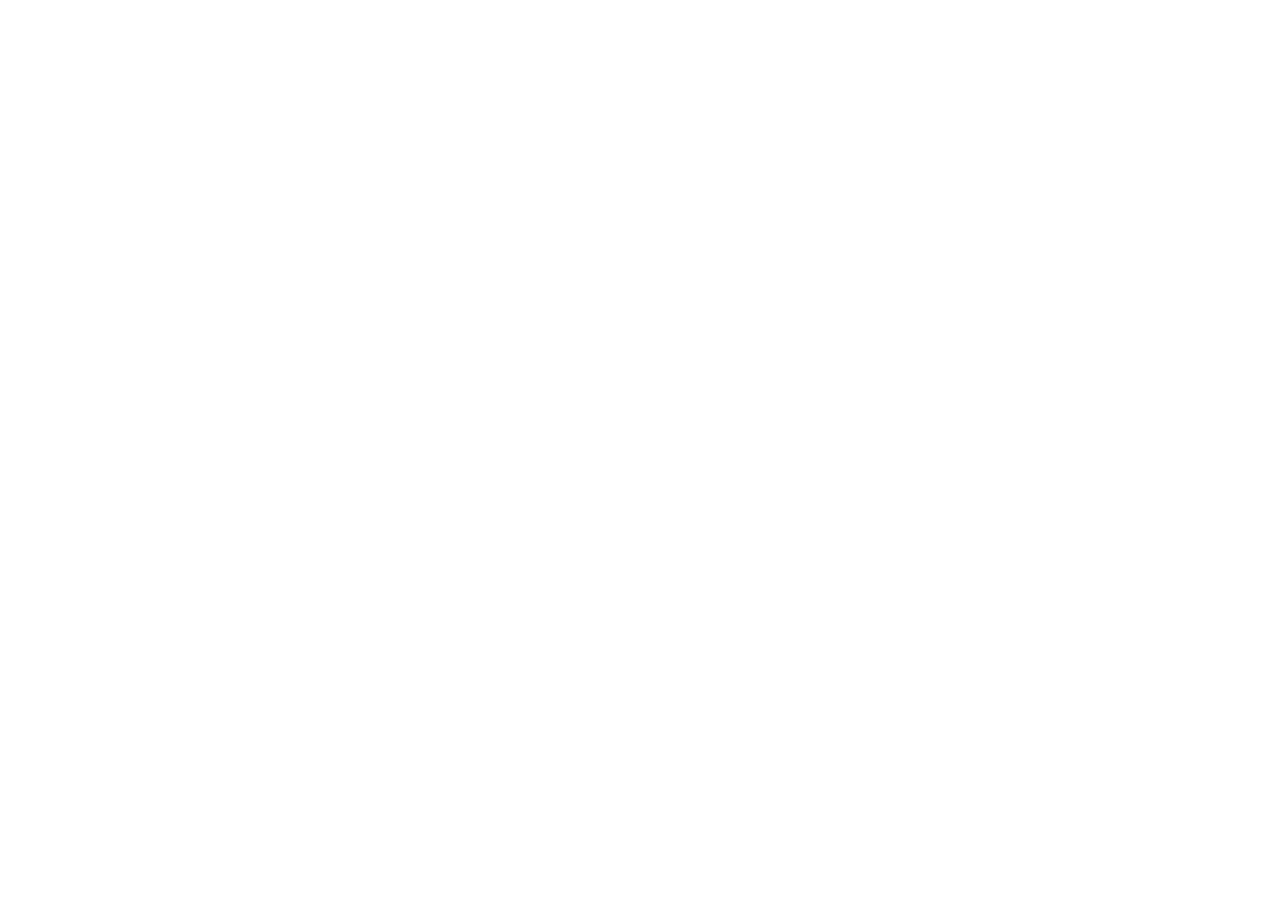
==== index.html @ 01c905f0 "chore: initial project structure and baseline HTML layouts with script tags" ====
<!DOCTYPE html>
<html lang="en">
<head>
    <meta charset="UTF-8">
    <meta name="viewport" content="width=device-width, initial-scale=1.0">
    <title>Main Page - 10X CRM</title>
    
    <!-- სტილების ფაილის დაკავშირება -->
    <link rel="stylesheet" href="css/style.css">
    
    <!-- JavaScript ფაილების დაკავშირება defer ატრიბუტით -->
    <!-- მნიშვნელოვანია: ჯერ ვრთავთ საერთო ფუნქციებს, მერე კონკრეტული გვერდის ლოგიკას -->
    <script src="js/storage.js" defer></script>
    <script src="js/guard.js" defer></script>
    <script src="js/auth.js" defer></script>
</head>
<body>
    <!-- აქ იქნება შენი code -->
</body>
</html>
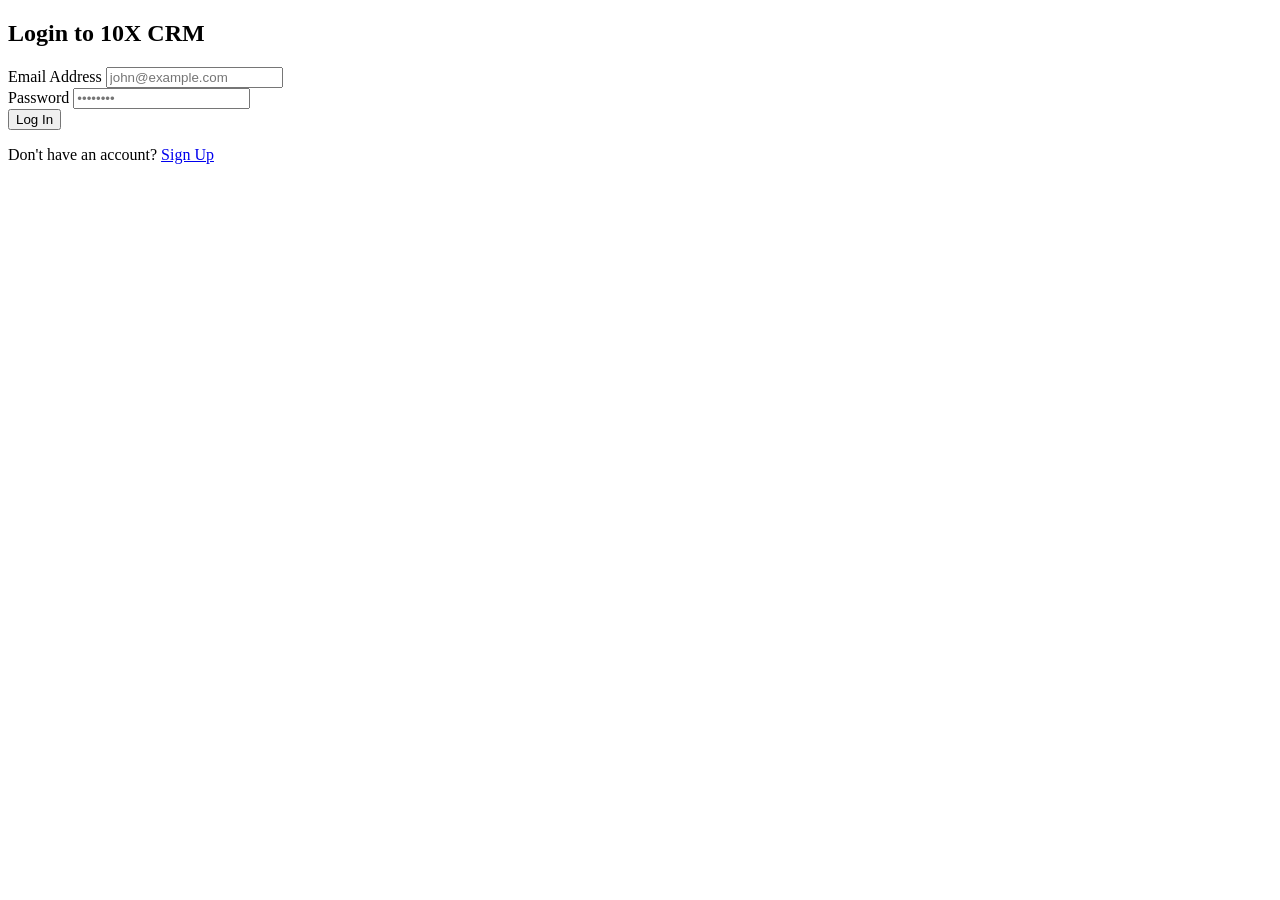
==== commit 0a50c638: "feat: add login form layout structure to index.html" ====
--- a/index.html
+++ b/index.html
@@ -1,20 +1,51 @@
 <!DOCTYPE html>
 <html lang="en">
+
 <head>
     <meta charset="UTF-8">
     <meta name="viewport" content="width=device-width, initial-scale=1.0">
     <title>Main Page - 10X CRM</title>
-    
+
     <!-- სტილების ფაილის დაკავშირება -->
     <link rel="stylesheet" href="css/style.css">
-    
+
     <!-- JavaScript ფაილების დაკავშირება defer ატრიბუტით -->
     <!-- მნიშვნელოვანია: ჯერ ვრთავთ საერთო ფუნქციებს, მერე კონკრეტული გვერდის ლოგიკას -->
     <script src="js/storage.js" defer></script>
     <script src="js/guard.js" defer></script>
     <script src="js/auth.js" defer></script>
 </head>
+
 <body>
-    <!-- აქ იქნება შენი code -->
+    <div class="auth-container">
+        <h2>Login to 10X CRM</h2>
+
+        <!-- გლობალური შეტყობინებების (Toast) კონტეინერი -->
+        <div id="auth-toast" class="toast hidden"></div>
+
+        <form id="login-form" novalidate>
+
+            <!-- 1. Email Address -->
+            <div class="form-group">
+                <label for="login-email">Email Address</label>
+                <input type="email" id="login-email" placeholder="john@example.com">
+                <span class="error-msg" id="err-login-email"></span>
+            </div>
+
+            <!-- 2. Password -->
+            <div class="form-group">
+                <label for="login-password">Password</label>
+                <input type="password" id="login-password" placeholder="••••••••">
+                <span class="error-msg" id="err-login-password"></span>
+            </div>
+
+            <!-- ლოგინის ღილაკი -->
+            <button type="submit" id="btn-login">Log In</button>
+        </form>
+
+        <p class="auth-switch">Don't have an account? <a href="signup.html">Sign Up</a></p>
+    </div>
+
 </body>
-</html>
+
+</html>
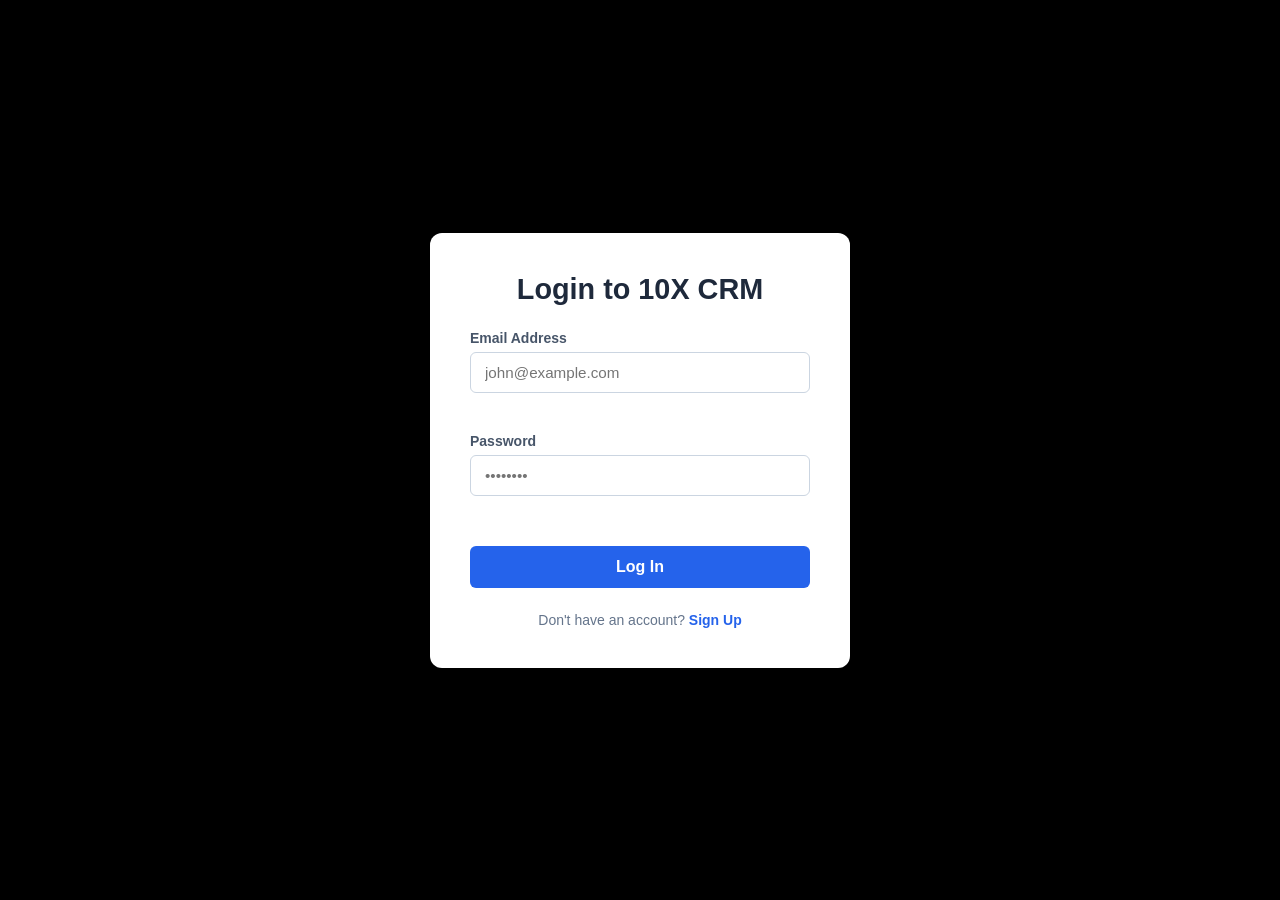
==== commit 519fdc66: "refactor: optimize login page index.html structure" ====
--- a/index.html
+++ b/index.html
@@ -16,7 +16,7 @@
     <script src="js/auth.js" defer></script>
 </head>
 
-<body>
+<body class="auth-page-body">
     <div class="auth-container">
         <h2>Login to 10X CRM</h2>
 
--- a/css/style.css
+++ b/css/style.css
@@ -0,0 +1,386 @@
+/* ==========================================
+/* 1. გლობალური სტილები და ბაზა
+/* ========================================== */
+* {
+    margin: 0;
+    padding: 0;
+    box-sizing: border-box; /* უზრუნველყოფს პადინგების სწორ დათვლას ზომებში */
+    font-family: 'Segoe UI', Tahoma, Geneva, Verdana, sans-serif;
+}
+
+body {
+    background-color: #f1f5f9; /* ღია ნაცრისფერი ფონი შიდა გვერდებისთვის */
+    color: #0f172a;
+    min-height: 100vh;
+    display: flex;
+    flex-direction: column;
+}
+
+/* მთავარი აპლიკაციის მაქსიმალური სიგანის კონტეინერი */
+.app-container {
+    width: 100%;
+    max-width: 1200px;
+    margin: 0 auto;
+    padding: 0 20px;
+}
+
+/* ==========================================
+/* 2. ავტორიზაციის გვერდების დიზაინი (Login / SignUp)
+/* ========================================== */
+/* სპეციალური კლასი, რომელიც ცენტრავს ლოგინის ბლოკს მუქ გრადიენტზე */
+.auth-page-body {
+    background: linear-gradient(135deg, #000000 0%, #000000 100%) !important;
+    display: flex !important;
+    justify-content: center !important;
+    align-items: center !important;
+    padding: 20px;
+}
+
+/* თეთრი ბარათი, რომელშიც ფორმაა მოთავსებული */
+.auth-container {
+    background: #ffffff;
+    color: #0f172a;
+    padding: 40px;
+    border-radius: 12px;
+    box-shadow: 0 10px 25px -5px rgba(0, 0, 0, 0.3);
+    width: 100%;
+    max-width: 420px;
+}
+
+.auth-container h2 {
+    font-size: 1.8rem;
+    font-weight: 700;
+    color: #1e293b;
+    margin-bottom: 24px;
+    text-align: center;
+}
+
+/* ფორმის ინპუტების ჯგუფები */
+.form-group {
+    margin-bottom: 18px;
+    display: flex;
+    flex-direction: column;
+    gap: 6px;
+}
+
+.form-group label {
+    font-size: 0.875rem;
+    font-weight: 600;
+    color: #475569;
+}
+
+.form-group input {
+    width: 100%;
+    padding: 11px 14px;
+    border: 1px solid #cbd5e1;
+    border-radius: 6px;
+    font-size: 0.95rem;
+    color: #0f172a;
+    transition: all 0.2s ease;
+}
+
+/* ინპუტზე კურსორის მიტანისას (ფოკუსი) */
+.form-group input:focus {
+    outline: none;
+    border-color: #2563eb;
+    box-shadow: 0 0 0 3px rgba(37, 99, 235, 0.15);
+}
+
+/* ვალიდაციის შეცდომის წითელი ტექსტი */
+.error-msg {
+    font-size: 0.775rem;
+    color: #dc2626;
+    font-weight: 500;
+    min-height: 16px;
+}
+
+/* ავტორიზაციის ფორმის გაგზავნის ღილაკი */
+#login-form button[type="submit"] {
+    width: 100%;
+    padding: 12px;
+    background-color: #2563eb;
+    color: #ffffff;
+    border: none;
+    border-radius: 6px;
+    font-size: 1rem;
+    font-weight: 600;
+    cursor: pointer;
+    transition: background-color 0.2s ease;
+    margin-top: 10px;
+}
+
+#login-form button[type="submit"]:hover {
+    background-color: #1d4ed8;
+}
+
+/* ქვედა გადამრთველი ტექსტი (Sign Up / Log In) */
+.auth-switch {
+    margin-top: 24px;
+    text-align: center;
+    font-size: 0.875rem;
+    color: #64748b;
+}
+
+.auth-switch a {
+    color: #2563eb;
+    text-decoration: none;
+    font-weight: 600;
+}
+
+.auth-switch a:hover {
+    text-decoration: underline;
+}
+
+/* პატარა შეტყობინებების (Toast) სტილები */
+.toast {
+    padding: 10px 14px;
+    border-radius: 6px;
+    font-size: 0.875rem;
+    font-weight: 500;
+    margin-bottom: 20px;
+    text-align: center;
+    transition: all 0.3s ease;
+}
+
+.toast.success { background-color: #dcfce7; color: #15803d; border: 1px solid #bbf7d0; }
+.toast.error { background-color: #fee2e2; color: #b91c1c; border: 1px solid #fecaca; }
+.toast.hidden { display: none; }
+
+/* ==========================================
+/* 3. ნავიგაცია და თულბარი (Clients Page)
+/* ========================================== */
+/* მთავარი ზედა მენიუ */
+.main-header {
+    background-color: #ffffff;
+    display: flex;
+    justify-content: space-between;
+    align-items: center;
+    padding: 16px 24px;
+    border-radius: 0 0 8px 8px;
+    box-shadow: 0 1px 3px rgba(0, 0, 0, 0.1);
+    margin-bottom: 30px;
+}
+
+.main-header .logo {
+    font-size: 1.25rem;
+    font-weight: 700;
+    color: #1e3a8a;
+}
+
+.nav-links {
+    display: flex;
+    align-items: center;
+    gap: 20px;
+}
+
+.nav-links a {
+    color: #475569;
+    text-decoration: none;
+    font-weight: 500;
+    font-size: 0.95rem;
+    padding: 6px 12px;
+    border-radius: 6px;
+    transition: all 0.2s;
+}
+
+.nav-links a:hover, .nav-links a.active {
+    color: #2563eb;
+    background-color: #eff6ff;
+}
+
+/* სისტემიდან გამოსვლის წითელი ღილაკი */
+.btn-logout {
+    background-color: #ef4444;
+    color: white;
+    border: none;
+    padding: 8px 14px;
+    border-radius: 6px;
+    cursor: pointer;
+    font-weight: 500;
+    font-size: 0.95rem;
+}
+
+.btn-logout:hover { background-color: #dc2626; }
+
+/* გვერდის სათაურის ბლოკი (სადაც Add Client ღილაკია) */
+.page-title-bar {
+    display: flex;
+    justify-content: space-between;
+    align-items: center;
+    margin-bottom: 20px;
+}
+
+.btn-primary {
+    background-color: #2563eb;
+    color: white;
+    border: none;
+    padding: 10px 18px;
+    border-radius: 6px;
+    font-weight: 600;
+    cursor: pointer;
+}
+
+.btn-primary:hover { background-color: #1d4ed8; }
+
+/* ძებნისა და ფილტრაციის პანელი */
+.toolbar {
+    background-color: #ffffff;
+    padding: 16px;
+    border-radius: 8px;
+    box-shadow: 0 1px 3px rgba(0, 0, 0, 0.05);
+    display: flex;
+    gap: 15px;
+    margin-bottom: 25px;
+}
+
+#search-input {
+    flex: 1;
+    padding: 10px 14px;
+    border: 1px solid #cbd5e1;
+    border-radius: 6px;
+    font-size: 0.95rem;
+    color: #0f172a;
+}
+
+.toolbar select {
+    padding: 10px 14px;
+    border: 1px solid #cbd5e1;
+    border-radius: 6px;
+    background-color: white;
+    font-size: 0.95rem;
+    color: #334155;
+    cursor: pointer;
+}
+
+/* ==========================================
+/* 4. კლიენტების ბარათების Grid სტრუქტურა
+/* ========================================== */
+/* პასუხისმგებელია ბარათების გვერდიგვერდ ლამაზად განლაგებაზე */
+.clients-grid {
+    display: grid;
+    grid-template-columns: repeat(auto-fill, minmax(280px, 1fr));
+    gap: 20px;
+    padding: 20px 0;
+}
+
+/* თითოეული კლიენტის თეთრი ბარათი */
+.client-card {
+    background: #ffffff;
+    border: 1px solid #e2e8f0;
+    border-radius: 8px;
+    padding: 20px;
+    box-shadow: 0 4px 6px -1px rgba(0, 0, 0, 0.05);
+    display: flex;
+    flex-direction: column;
+    gap: 12px;
+}
+
+.card-header {
+    display: flex;
+    align-items: center;
+    justify-content: space-between;
+}
+
+.client-avatar {
+    width: 45px;
+    height: 45px;
+    border-radius: 50%;
+    object-fit: cover;
+    background: #f1f5f9;
+}
+
+/* სტატუსების ფერების მენეჯმენტი */
+.status-badge {
+    padding: 4px 8px;
+    border-radius: 4px;
+    font-size: 0.75rem;
+    font-weight: 600;
+    text-transform: uppercase;
+}
+.status-badge.lead { background: #fee2e2; color: #991b1b; }
+.status-badge.contacted { background: #fef3c7; color: #92400e; }
+.status-badge.in-progress { background: #e0f2fe; color: #075985; }
+.status-badge.won { background: #dcfce7; color: #166534; }
+.status-badge.lost { background: #f3f4f6; color: #1f2937; }
+
+.card-body h3 {
+    font-size: 1.1rem;
+    color: #1e293b;
+    margin-bottom: 4px;
+}
+
+.card-body p {
+    font-size: 0.875rem;
+    color: #64748b;
+    margin-bottom: 2px;
+}
+
+.card-footer {
+    display: flex;
+    justify-content: space-between;
+    align-items: center;
+    border-top: 1px solid #f1f5f9;
+    padding-top: 10px;
+    margin-top: auto;
+    font-size: 0.875rem;
+    font-weight: 600;
+}
+
+.deal-value { color: #166534; }
+.created-date { color: #94a3b8; font-weight: 400; }
+
+/* ==========================================
+/* 5. მოდალური ფანჯრის (Popup) სტილები
+/* ========================================== */
+.modal {
+    display: none; /* საწყის ეტაპზე ავტომატურად დამალულია */
+    position: fixed;
+    top: 0;
+    left: 0;
+    width: 100%;
+    height: 100%;
+    background-color: rgba(0, 0, 0, 0.5); /* უკანა ფონის ჩაბნელება */
+    justify-content: center;
+    align-items: center;
+    z-index: 1000;
+}
+
+/* მოდალის შიდა თეთრი კონტეინერი */
+.modal-content {
+    background-color: #ffffff;
+    padding: 30px;
+    border-radius: 8px;
+    width: 100%;
+    max-width: 450px;
+    position: relative;
+    box-shadow: 0 10px 15px -3px rgba(0, 0, 0, 0.1);
+    color: #0f172a;
+}
+
+/* დასახური X ღილაკი ზედა კუთხეში */
+.close-btn {
+    position: absolute;
+    top: 15px;
+    right: 20px;
+    font-size: 28px;
+    font-weight: bold;
+    color: #64748b;
+    cursor: pointer;
+}
+
+.close-btn:hover { color: #0f172a; }
+
+/* მოდალში კლიენტის შენახვის ღილაკი */
+.btn-submit {
+    width: 100%;
+    padding: 11px;
+    background-color: #2563eb;
+    color: white;
+    border: none;
+    border-radius: 6px;
+    font-weight: 600;
+    cursor: pointer;
+    margin-top: 10px;
+}
+
+.btn-submit:hover { background-color: #1d4ed8; }
